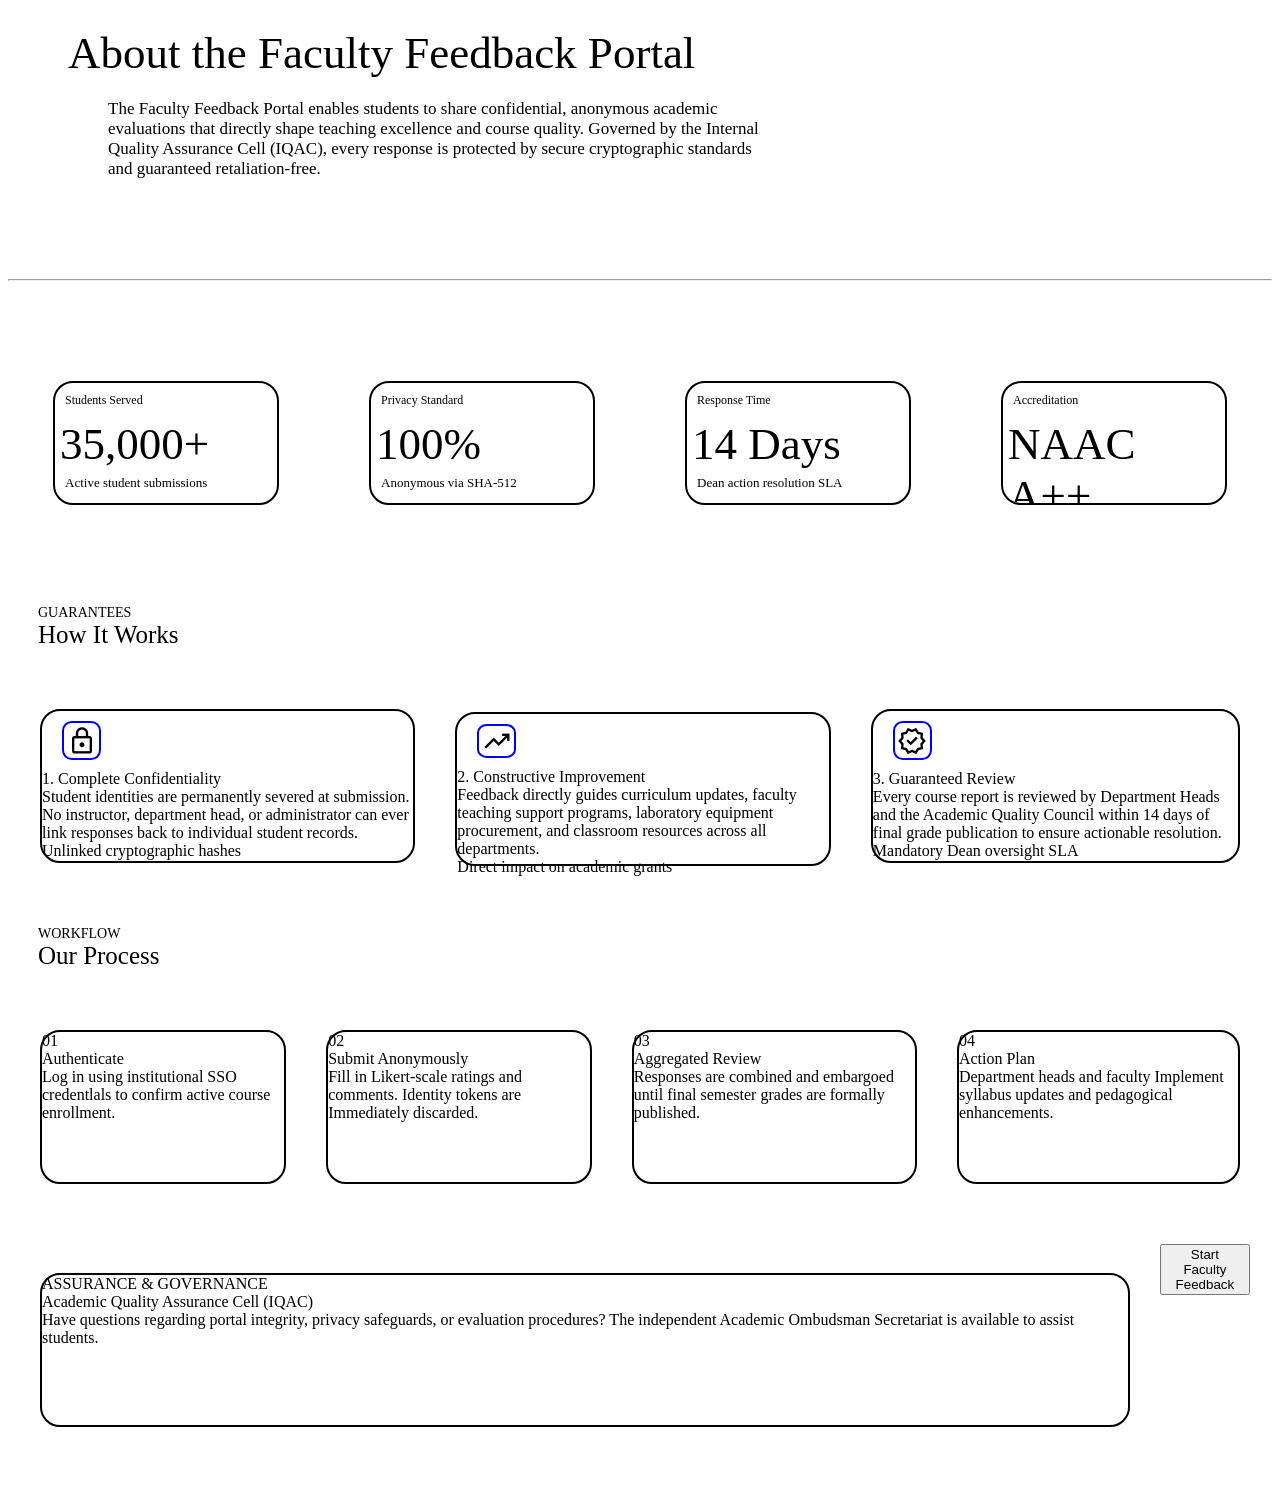
==== CA project/about.html @ efb461ed "created about.html,about.css -- and the structure of html is done. the basic css is also done but th" ====
<!DOCTYPE html>
<html lang="en">
<head>
    <link rel="stylesheet" href="css\about.css">
        <link rel="stylesheet" href="https://fonts.googleapis.com/css2?family=Material+Symbols+Outlined:opsz,wght,FILL,GRAD@20..48,100..700,0..1,-50" />

    <meta charset="UTF-8">
    <meta name="viewport" content="width=device-width, initial-scale=1.0">
    <title>About</title>
</head>
<body>
    <!-- <header class="header">
        <div class="header_content">
            <div class="logo_header">
                <abbr title="Go to home"><img src="images\lpulogo.png" alt="lpu header logo"></abbr>
            </div>        
            <div class="header_nav">
                <ul>
                    <li class="home"> 
                        <a href="index.html">Home</a>
                    </li>
                    <li class="connect-with-us">
                        <a href="#">Connect With Us</a>
                    </li>
                    <li class="about">
                        <a href="about.html">About</a>
                    </li>
                </ul>    
            </div>
            <div class="login-theme">
                <button class="header-right-button">admin</button>
                <button class="header-right-button" id="login-redirect-button">login</button>
            </div>
        </div>
    </header>
temp break
    <hr class="page_break"> -->
    <div class="about_intro">
        <div class="about_intro_1">
            About the Faculty Feedback Portal
        </div>
        <div class="about_intro_2">
            The Faculty Feedback Portal enables students to share confidential, anonymous academic evaluations that
            directly shape teaching excellence and course quality. Governed by the Internal Quality Assurance Cell
            (IQAC), every response is protected by secure cryptographic standards and guaranteed retaliation-free.

        </div>
    </div>
    <hr class="page_break">
    <div class="survey_data">
        <div class="survey_data_card">
            <div class="survey_data_card_line_1">
                Students Served
            </div>
            <div class="survey_data_card_line_2">
                35,000+
            </div>
            <div class="survey_data_card_line_3">
                Active student submissions
            </div>
        </div>
        <div class="survey_data_card">
            <div class="survey_data_card_line_1">
                Privacy Standard
            </div>
            <div class="survey_data_card_line_2">
                100%
            </div>
            <div class="survey_data_card_line_3">
                Anonymous via SHA-512
            </div>
        </div>
        <div class="survey_data_card">
            <div class="survey_data_card_line_1">
                Response Time
            </div>
            <div class="survey_data_card_line_2">
                14 Days
            </div>
            <div class="survey_data_card_line_3">
                Dean action resolution SLA
            </div>
        </div>
        <div class="survey_data_card">
            <div class="survey_data_card_line_1">
                Accreditation
            </div>
            <div class="survey_data_card_line_2">
                NAAC A++
            </div>
            <div class="survey_data_card_line_3">
                Standardized quality framework
            </div>
        </div>
    </div>
    <div class="some_text_after_survey_data">
        <div class="line_1">
            GUARANTEES
        </div>
        <div class="line_2">
            How It Works
        </div>
    </div>
    <div class="explain_steps">
        <div class="explain_steps_card">
            <div class="explain_steps_card_line_1">
                <span class="material-symbols-outlined">
                    lock
                </span>
            </div>
            <div class="explain_steps_card_line_2">
                1. Complete Confidentiality
            </div>
            <div class="explain_steps_card_line_3">
                Student identities are permanently
                severed at submission. No instructor,
                department head, or administrator can
                ever link responses back to individual
                student records.
            </div>
            <div class="explain_steps_card_line_4">
                Unlinked cryptographic hashes                
            </div>
        </div>
        <div class="explain_steps_card">
            <div class="explain_steps_card_line_1">
                <span class="material-symbols-outlined">
                    trending_up
                </span>
            </div>
            <div class="explain_steps_card_line_2">
                2. Constructive Improvement
            </div>
            <div class="explain_steps_card_line_3">
                Feedback directly guides curriculum
                updates, faculty teaching support
                programs, laboratory equipment
                procurement, and classroom
                resources across all departments. 
            </div>
            <div class="explain_steps_card_line_4">
                Direct impact on academic grants
            </div>
        </div>
        <div class="explain_steps_card">
            <div class="explain_steps_card_line_1">
                <span class="material-symbols-outlined">
                    verified
                </span>
            </div>
            <div class="explain_steps_card_line_2">
               3. Guaranteed Review 
            </div>
            <div class="explain_steps_card_line_3">
                Every course report is reviewed by
                Department Heads and the Academic
                Quality Council within 14 days of final
                grade publication to ensure actionable
                resolution.
            </div>
            <div class="explain_steps_card_line_4">
                Mandatory Dean oversight SLA
            </div>
        </div>
    </div>
    <div class="some_text_after_explain_step">
        <div class="line_survey_1">
            WORKFLOW
        </div>
        <div class="line_survey_2">
            Our Process
        </div>
    </div>
    
    <div class="process_steps">
        <div class="process_steps_card">
            <div class="process_card_line_1">
                01
            </div>
            <div class="process_card_line_2">
                Authenticate
            </div>
            <div class="process_card_line_3">
                Log in using institutional SSO
                credentlals to confirm active
                course enrollment.
            </div>
        </div>
        <div class="process_steps_card">
            <div class="process_card_line_1">
                02
            </div>
            <div class="process_card_line_2">
                Submit Anonymously
            </div>
            <div class="process_card_line_3">
                Fill in Likert-scale ratings and
                comments. Identity tokens are
                Immediately discarded.
            </div>
        </div>
        <div class="process_steps_card">
            <div class="process_card_line_1">
                03
            </div>
            <div class="process_card_line_2">
                Aggregated Review
            </div>
            <div class="process_card_line_3">
                Responses are combined and
                embargoed until final semester
                grades are formally published.
            </div>
        </div>
        <div class="process_steps_card">
            <div class="process_card_line_1">
                04
            </div>
            <div class="process_card_line_2">
                Action Plan
            </div>
            <div class="process_card_line_3">
                Department heads and faculty
                Implement syllabus updates and
                pedagogical enhancements.
            </div>
        </div>
    </div>
    <div class="bottom">
        <div class="bottom_left_side">
            <div class="bottom_left_side_line_1">
                ASSURANCE & GOVERNANCE
            </div>
            <div class="bottom_left_side_line_2">
                Academic Quality Assurance Cell (IQAC)
            </div>
            <div class="bottom_left_side_line_3">
                Have questions regarding portal integrity, privacy safeguards, or evaluation procedures? The
                independent Academic Ombudsman Secretariat is available to assist students.
            </div>
            <div class="bottom_left_side_line_4">
                <div class="bottom_left_side_line_4_part_1">
                    <div class="bottom_left_side_line_4_part_1_logo">
                        
                    </div>
                    <div class="bottom_left_side_line_4_part_1_text">
                        
                    </div>
                </div>
                <div class="bottom_left_side_line_4_part_2">
                    
                    <div class="bottom_left_side_line_4_part_1_logo">

                    </div>
                    <div class="bottom_left_side_line_4_part_1_text">

                    </div>
                </div>
            </div>
        </div>
        <div class="bottom_right_side">
            <button>
                <div class="button_line_1">
                    Start Faculty
                </div>
                <div class="button_line_2">
                    Feedback
                </div>
            </button>
        </div>
    </div>
</body>
</html>
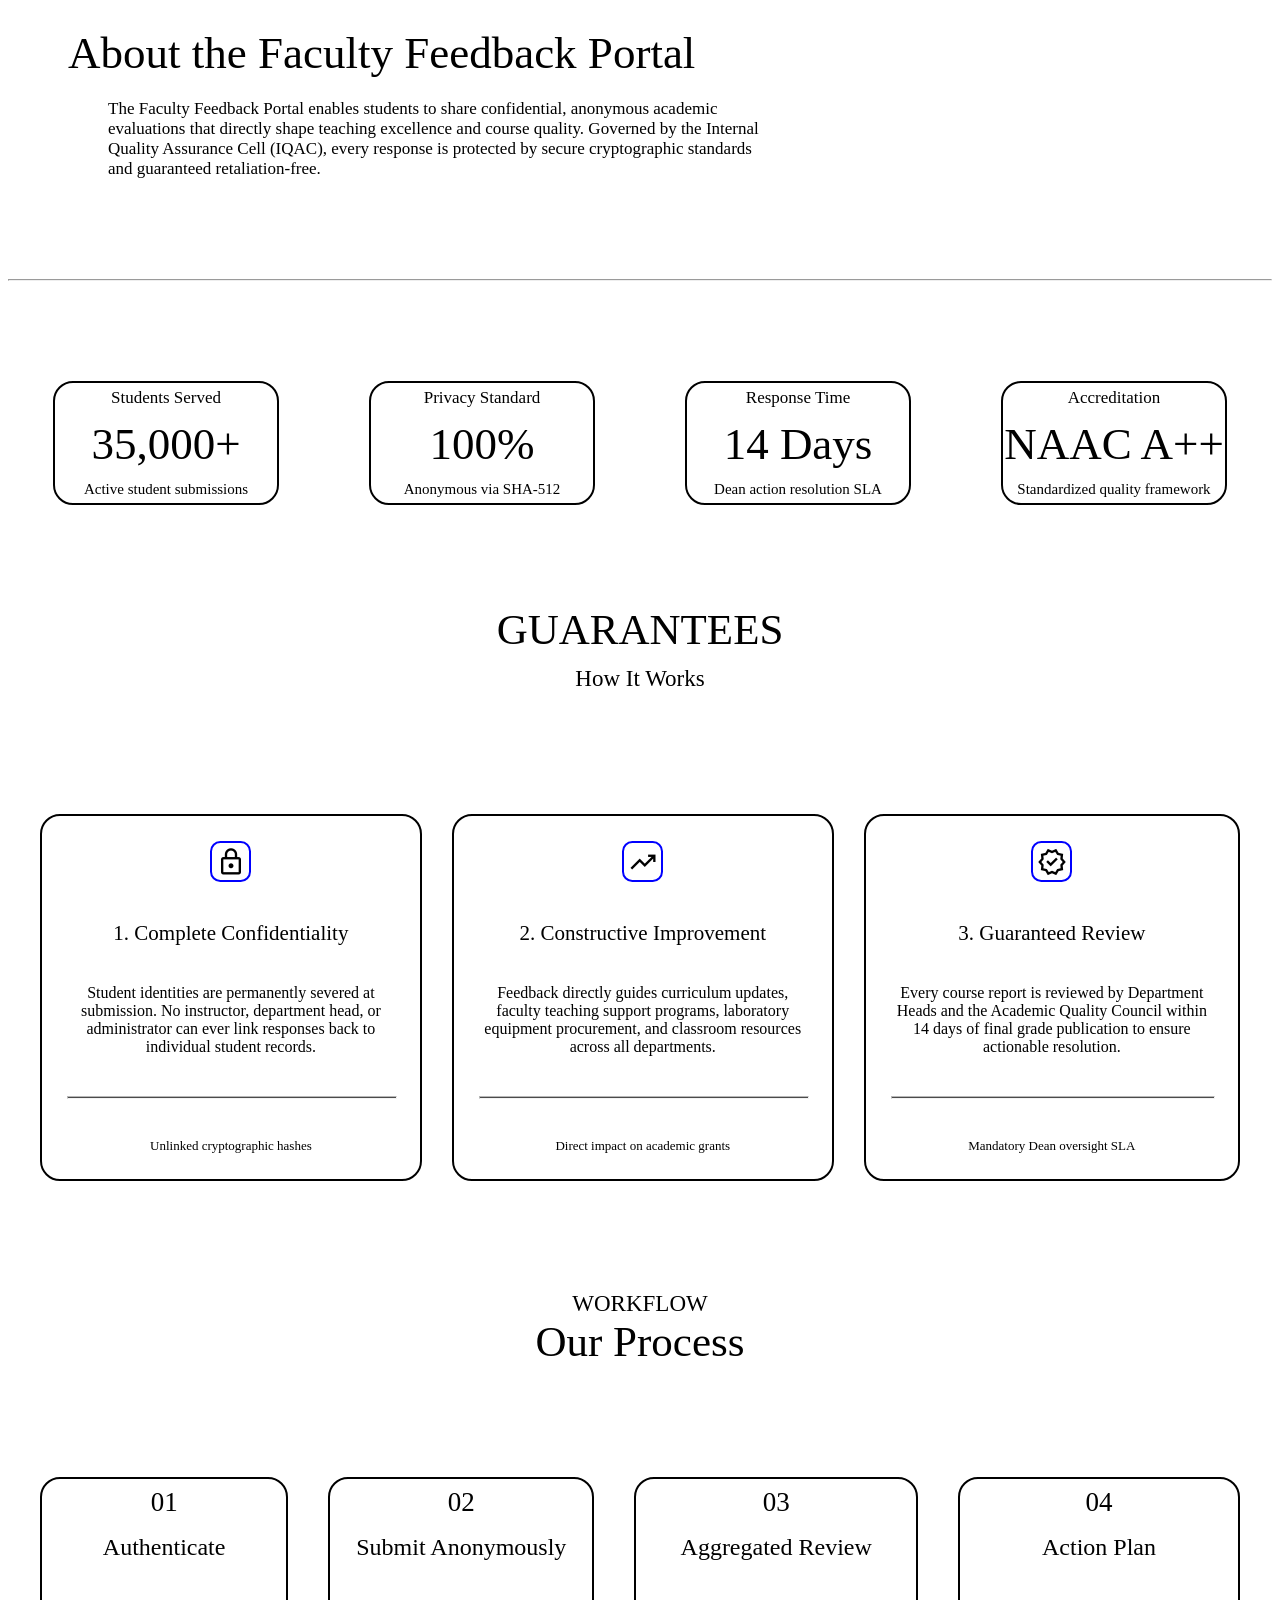
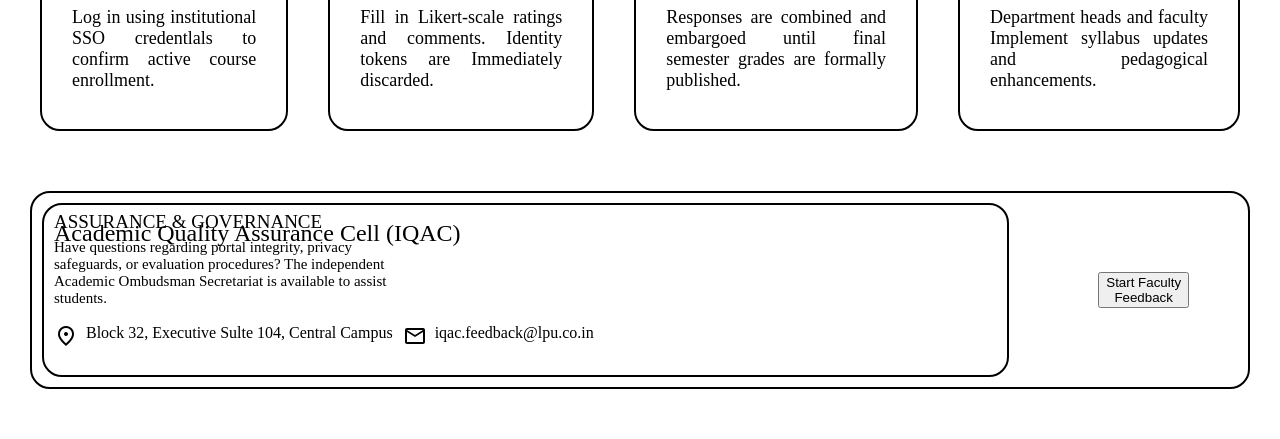
==== commit c835708e: "all the css of the about page is done except the background image,font color theme,some other colori" ====
--- a/CA project/about.html
+++ b/CA project/about.html
@@ -118,6 +118,7 @@
                 ever link responses back to individual
                 student records.
             </div>
+            <hr class="expain_line_4_break">
             <div class="explain_steps_card_line_4">
                 Unlinked cryptographic hashes                
             </div>
@@ -138,6 +139,7 @@
                 procurement, and classroom
                 resources across all departments. 
             </div>
+            <hr class="expain_line_4_break">            
             <div class="explain_steps_card_line_4">
                 Direct impact on academic grants
             </div>
@@ -158,6 +160,7 @@
                 grade publication to ensure actionable
                 resolution.
             </div>
+            <hr class="expain_line_4_break">
             <div class="explain_steps_card_line_4">
                 Mandatory Dean oversight SLA
             </div>
@@ -241,32 +244,38 @@
             <div class="bottom_left_side_line_4">
                 <div class="bottom_left_side_line_4_part_1">
                     <div class="bottom_left_side_line_4_part_1_logo">
-                        
+                        <span class="material-symbols-outlined">
+                            location_on
+                        </span>
                     </div>
                     <div class="bottom_left_side_line_4_part_1_text">
-                        
+                        Block 32, Executive Sulte 104, Central Campus
                     </div>
                 </div>
-                <div class="bottom_left_side_line_4_part_2">
+                <div class="bottom_left_side_line_4_part_1">
                     
                     <div class="bottom_left_side_line_4_part_1_logo">
-
+                        <span class="material-symbols-outlined">
+                            mail                            
+                        </span>
                     </div>
                     <div class="bottom_left_side_line_4_part_1_text">
-
+                        iqac.feedback@lpu.co.in
                     </div>
                 </div>
             </div>
         </div>
         <div class="bottom_right_side">
-            <button>
-                <div class="button_line_1">
-                    Start Faculty
-                </div>
-                <div class="button_line_2">
-                    Feedback
-                </div>
-            </button>
+            <div class="bottom_right_side_container">
+                <button>
+                    <div class="button_line_1">
+                        Start Faculty
+                    </div>
+                    <div class="button_line_2">
+                        Feedback
+                    </div>
+                </button>
+            </div>
         </div>
     </div>
 </body>
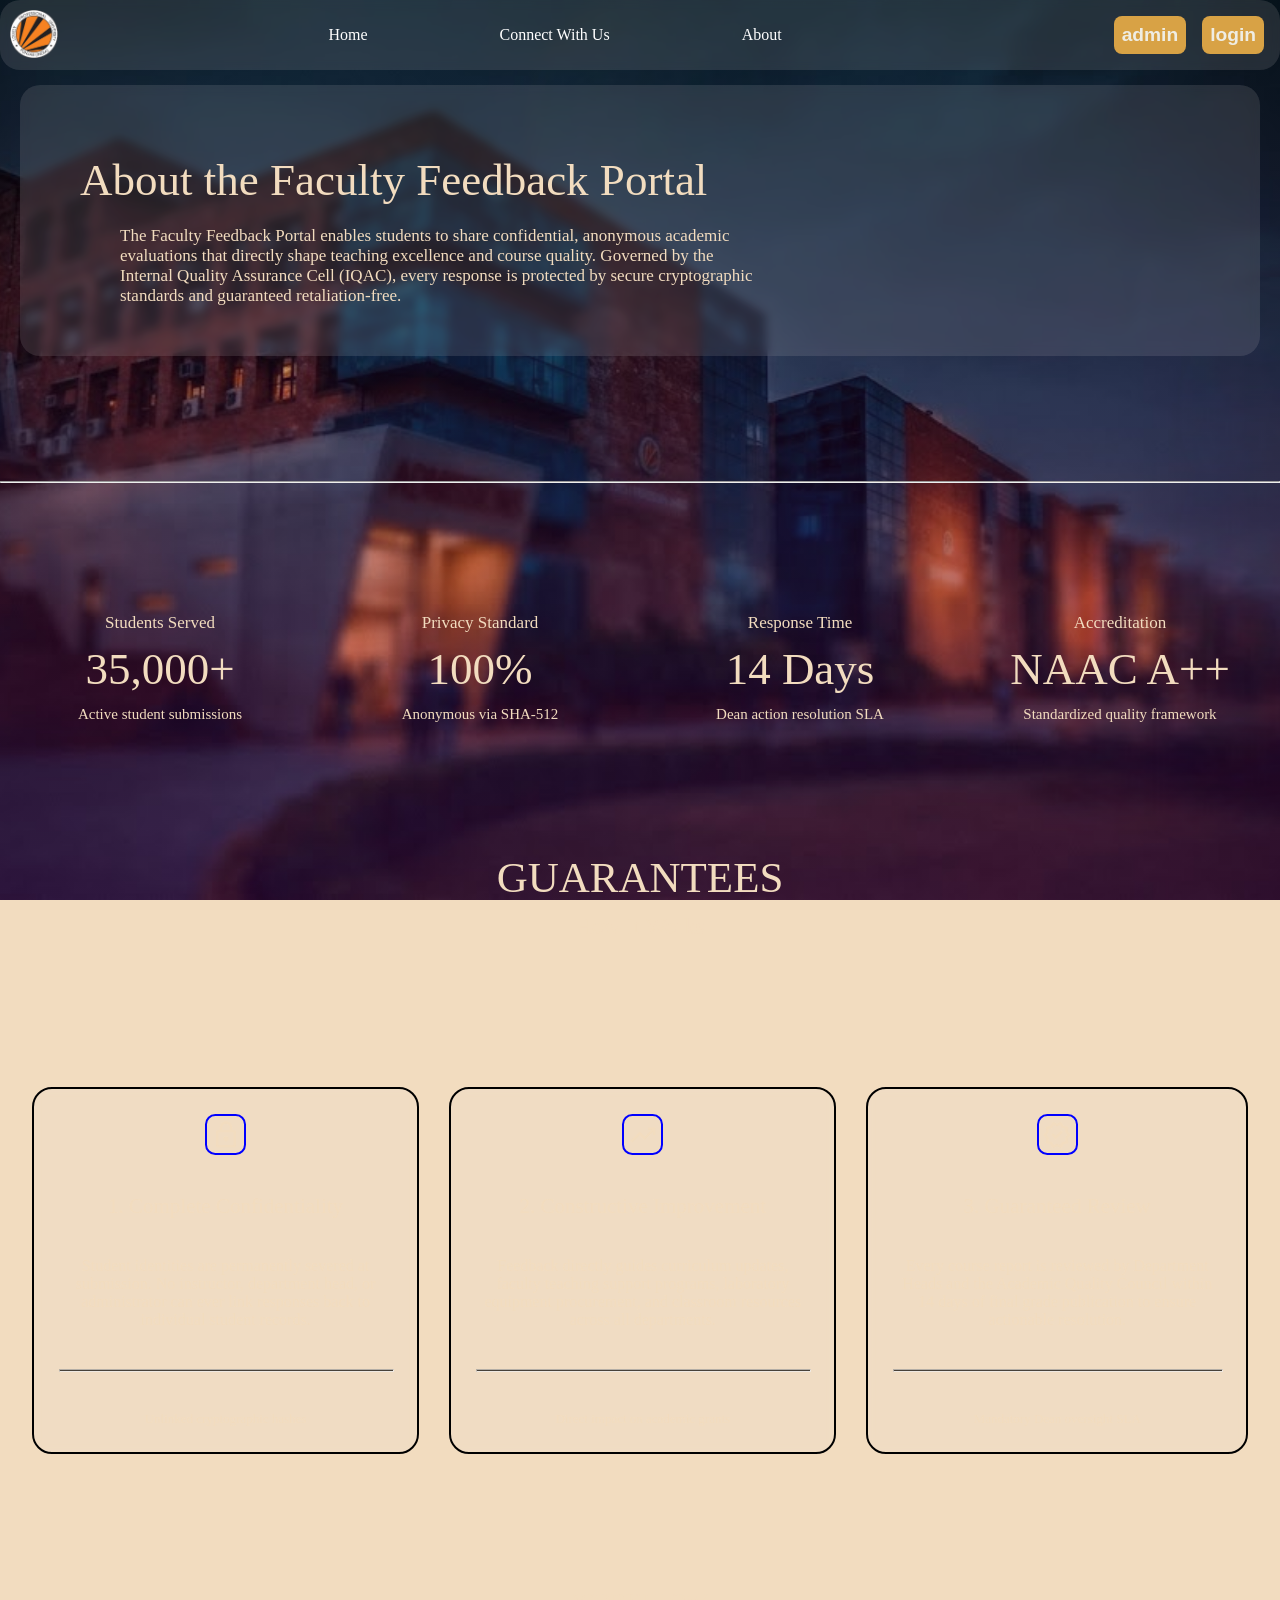
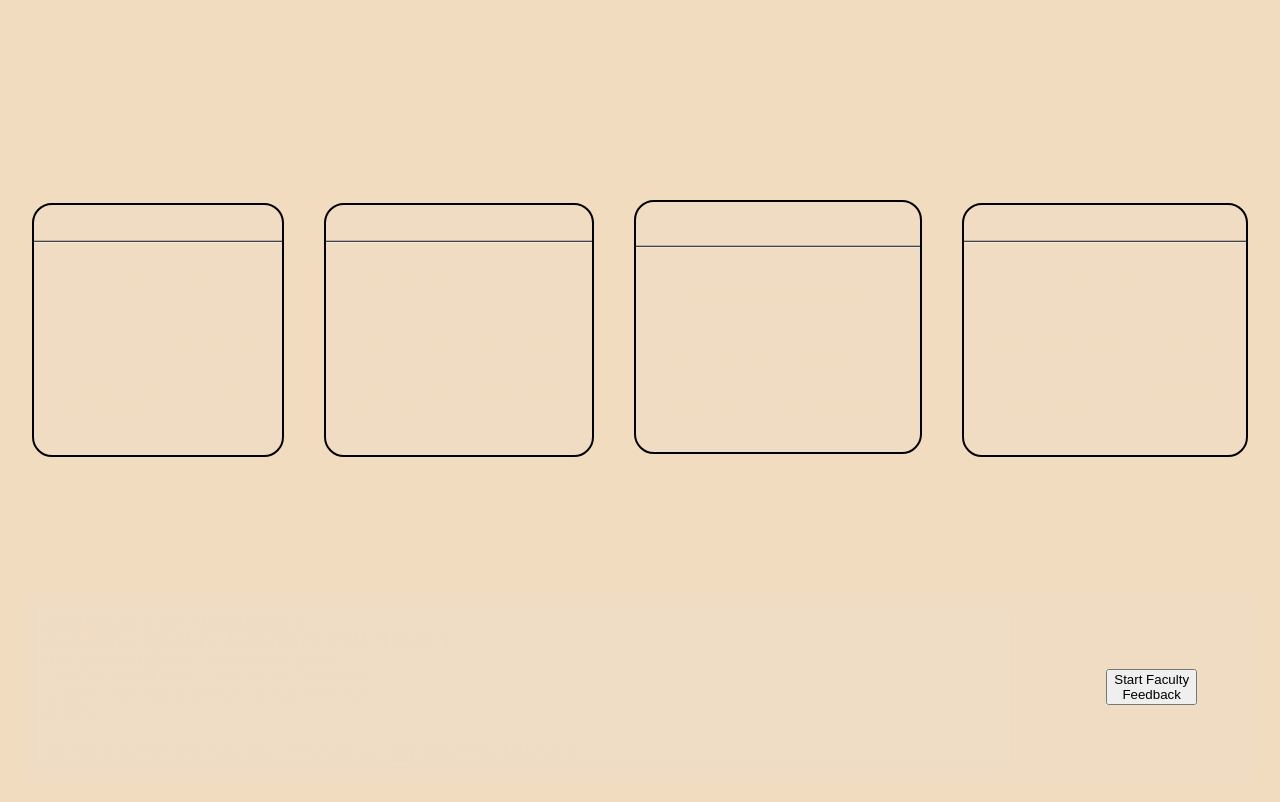
==== commit 4b9d8185: "used aryan topbar,background img in the about page and modified some css" ====
--- a/CA project/about.html
+++ b/CA project/about.html
@@ -9,7 +9,7 @@
     <title>About</title>
 </head>
 <body>
-    <!-- <header class="header">
+    <header class="header">
         <div class="header_content">
             <div class="logo_header">
                 <abbr title="Go to home"><img src="images\lpulogo.png" alt="lpu header logo"></abbr>
@@ -33,8 +33,6 @@
             </div>
         </div>
     </header>
-temp break
-    <hr class="page_break"> -->
     <div class="about_intro">
         <div class="about_intro_1">
             About the Faculty Feedback Portal
@@ -180,6 +178,7 @@
             <div class="process_card_line_1">
                 01
             </div>
+            <hr class="process_top_break">
             <div class="process_card_line_2">
                 Authenticate
             </div>
@@ -193,6 +192,7 @@
             <div class="process_card_line_1">
                 02
             </div>
+            <hr class="process_top_break">
             <div class="process_card_line_2">
                 Submit Anonymously
             </div>
@@ -206,6 +206,7 @@
             <div class="process_card_line_1">
                 03
             </div>
+            <hr class="process_top_break">
             <div class="process_card_line_2">
                 Aggregated Review
             </div>
@@ -219,6 +220,7 @@
             <div class="process_card_line_1">
                 04
             </div>
+            <hr class="process_top_break">
             <div class="process_card_line_2">
                 Action Plan
             </div>
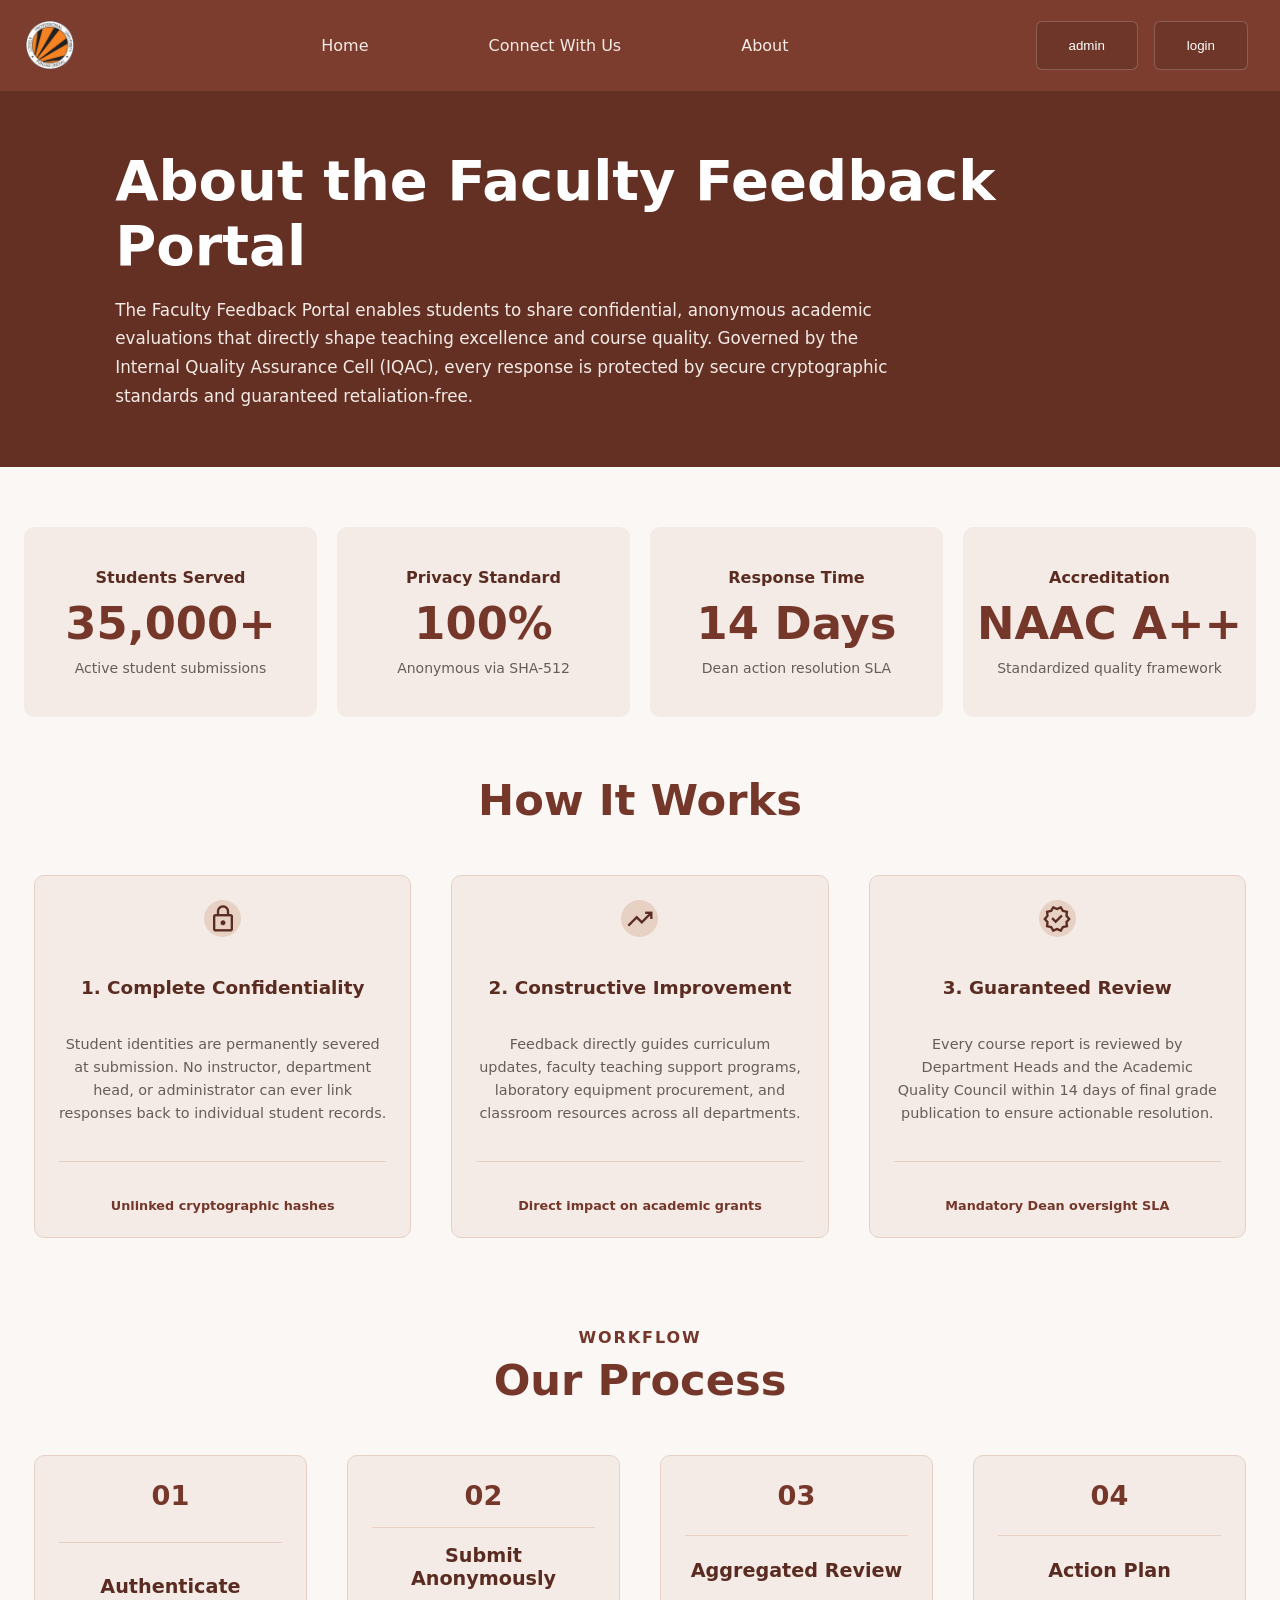
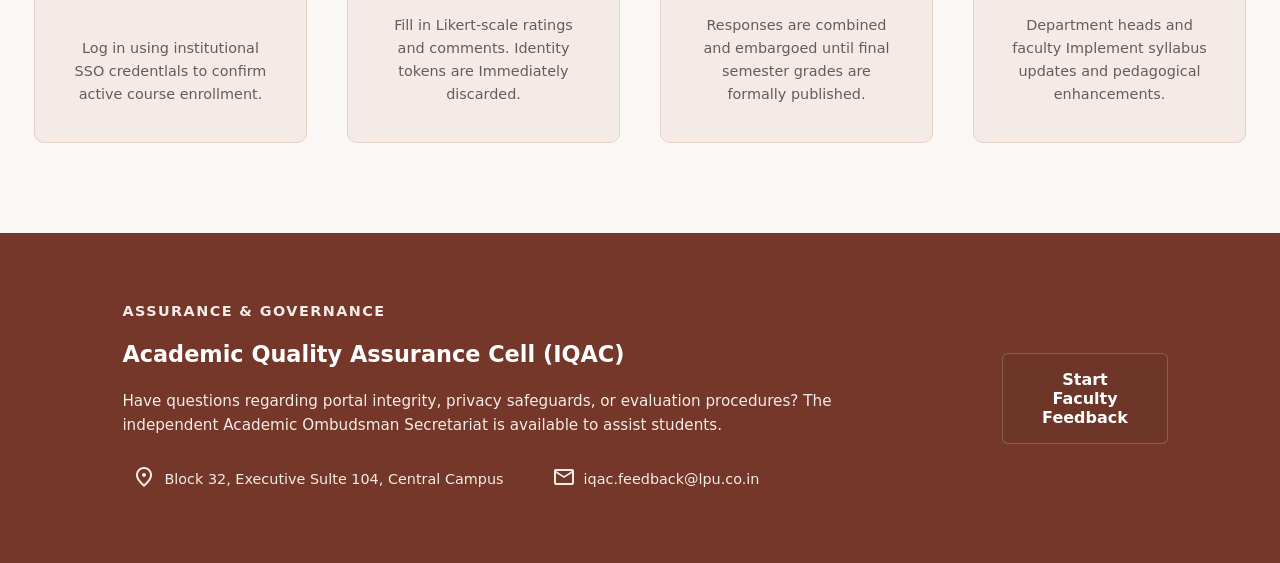
==== commit 98378118: "STyled the about.html page" ====
--- a/CA project/about.html
+++ b/CA project/about.html
@@ -2,7 +2,7 @@
 <html lang="en">
 <head>
     <link rel="stylesheet" href="css\about.css">
-        <link rel="stylesheet" href="https://fonts.googleapis.com/css2?family=Material+Symbols+Outlined:opsz,wght,FILL,GRAD@20..48,100..700,0..1,-50" />
+    <link rel="stylesheet" href="https://fonts.googleapis.com/css2?family=Material+Symbols+Outlined:opsz,wght,FILL,GRAD@20..48,100..700,0..1,-50" />
 
     <meta charset="UTF-8">
     <meta name="viewport" content="width=device-width, initial-scale=1.0">
@@ -20,7 +20,7 @@
                         <a href="index.html">Home</a>
                     </li>
                     <li class="connect-with-us">
-                        <a href="#">Connect With Us</a>
+                        <a href="connect_with_us.html">Connect With Us</a>
                     </li>
                     <li class="about">
                         <a href="about.html">About</a>
@@ -44,7 +44,7 @@
 
         </div>
     </div>
-    <hr class="page_break">
+    <!-- <hr class="page_break"> -->
     <div class="survey_data">
         <div class="survey_data_card">
             <div class="survey_data_card_line_1">
@@ -92,9 +92,9 @@
         </div>
     </div>
     <div class="some_text_after_survey_data">
-        <div class="line_1">
-            GUARANTEES
-        </div>
+        <!-- <div class="line_1">
+            
+        </div> -->
         <div class="line_2">
             How It Works
         </div>
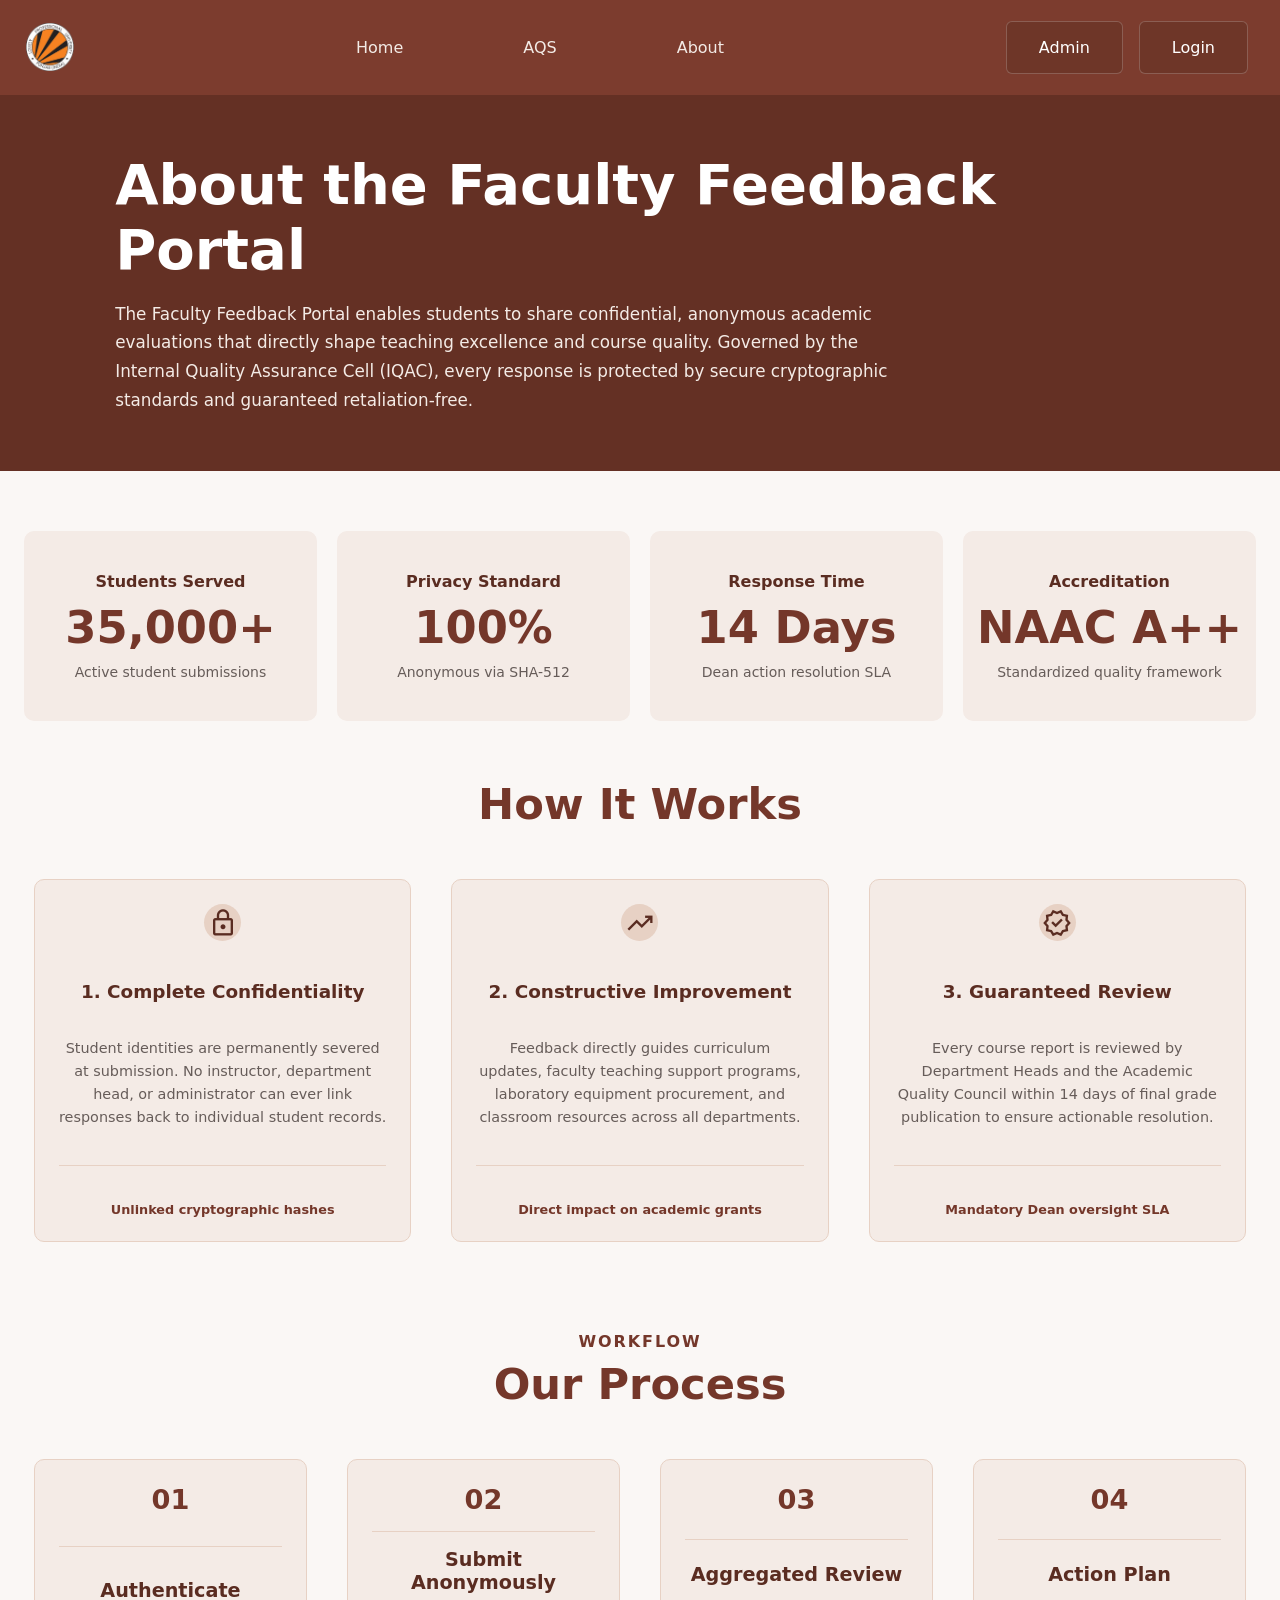
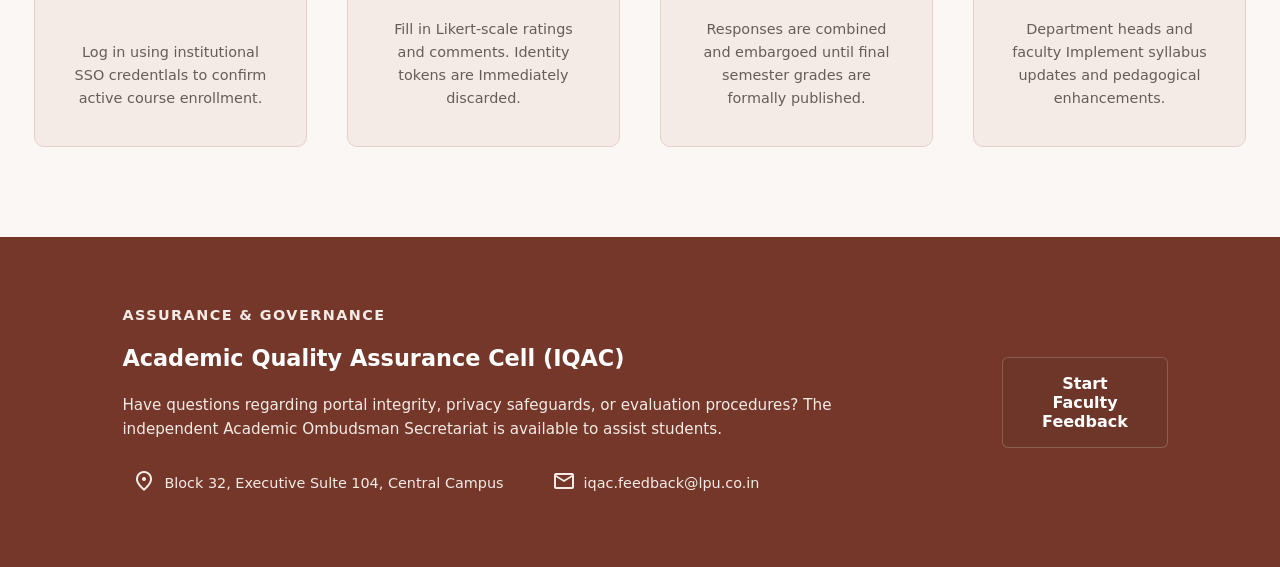
==== commit 8f94b5a1: "something here and there in the student.html and student.css" ====
--- a/CA project/about.html
+++ b/CA project/about.html
@@ -2,6 +2,7 @@
 <html lang="en">
 <head>
     <link rel="stylesheet" href="css\about.css">
+    <link rel="stylesheet" href="css\header.css">
     <link rel="stylesheet" href="https://fonts.googleapis.com/css2?family=Material+Symbols+Outlined:opsz,wght,FILL,GRAD@20..48,100..700,0..1,-50" />
 
     <meta charset="UTF-8">
@@ -9,10 +10,10 @@
     <title>About</title>
 </head>
 <body>
-    <header class="header">
+    <header class="index_header">
         <div class="header_content">
             <div class="logo_header">
-                <abbr title="Go to home"><img src="images\lpulogo.png" alt="lpu header logo"></abbr>
+                <abbr title="Go to home"><a href="index.html"><img src="images\lpulogo.png" alt="lpu header logo"></a></abbr>
             </div>        
             <div class="header_nav">
                 <ul>
@@ -20,7 +21,7 @@
                         <a href="index.html">Home</a>
                     </li>
                     <li class="connect-with-us">
-                        <a href="connect_with_us.html">Connect With Us</a>
+                        <a href="connect_with_us.html">AQS</a>
                     </li>
                     <li class="about">
                         <a href="about.html">About</a>
@@ -28,8 +29,8 @@
                 </ul>    
             </div>
             <div class="login-theme">
-                <button class="header-right-button">admin</button>
-                <button class="header-right-button" id="login-redirect-button">login</button>
+                <a class="header-left-button" href="login.html">Admin</a>
+                <a class="header-right-button" href="login.html">Login</a>
             </div>
         </div>
     </header>
